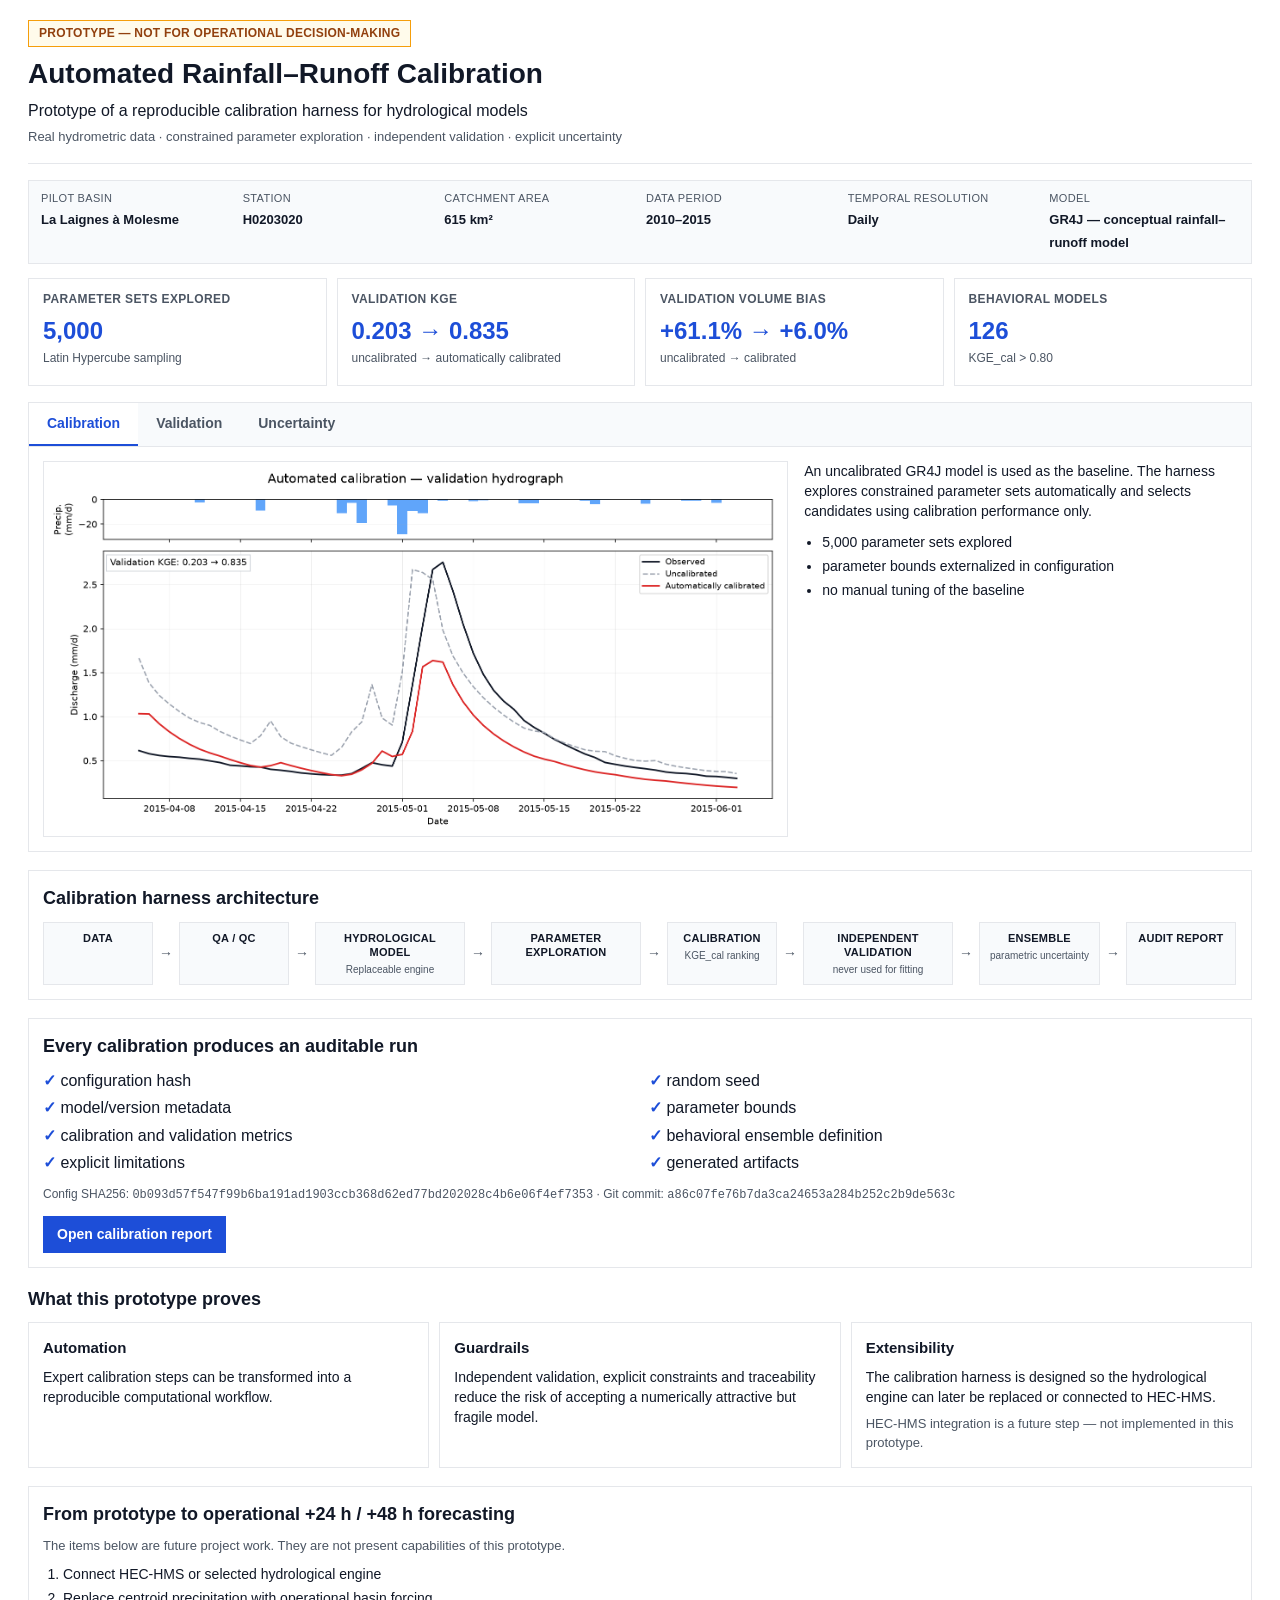
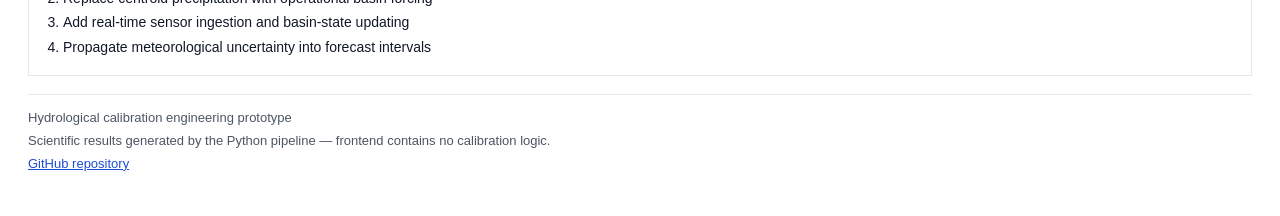
==== demo/index.html @ 66919b5d "Add static interview demo" ====
<!DOCTYPE html>
<html lang="en">
<head>
  <meta charset="utf-8" />
  <meta name="viewport" content="width=device-width, initial-scale=1" />
  <title>Automated Rainfall–Runoff Calibration</title>
  <link rel="stylesheet" href="style.css" />
</head>
<body>
  <div class="page">
    <header class="hero">
      <div class="badge" id="prototype-badge">PROTOTYPE — NOT FOR OPERATIONAL DECISION-MAKING</div>
      <h1 id="page-title">Automated Rainfall–Runoff Calibration</h1>
      <p class="subtitle" id="page-subtitle">
        Prototype of a reproducible calibration harness for hydrological models
      </p>
      <p class="secondary" id="secondary-line">
        Real hydrometric data · constrained parameter exploration · independent validation · explicit uncertainty
      </p>
    </header>

    <section class="basin-context" aria-label="Basin context">
      <div class="meta-grid">
        <div><span class="label">Pilot basin</span><strong id="basin-name">—</strong></div>
        <div><span class="label">Station</span><strong id="station-code">—</strong></div>
        <div><span class="label">Catchment area</span><strong id="basin-area">—</strong></div>
        <div><span class="label">Data period</span><strong id="data-period">—</strong></div>
        <div><span class="label">Temporal resolution</span><strong id="temporal-resolution">—</strong></div>
        <div><span class="label">Model</span><strong id="model-label">—</strong></div>
      </div>
    </section>

    <section class="kpi-row" aria-label="Key results">
      <article class="kpi-card">
        <h2>Parameter sets explored</h2>
        <p class="kpi-value" id="kpi-samples">—</p>
        <p class="kpi-caption">Latin Hypercube sampling</p>
      </article>
      <article class="kpi-card">
        <h2>Validation KGE</h2>
        <p class="kpi-value" id="kpi-kge">—</p>
        <p class="kpi-caption">uncalibrated → automatically calibrated</p>
      </article>
      <article class="kpi-card">
        <h2>Validation volume bias</h2>
        <p class="kpi-value" id="kpi-bias">—</p>
        <p class="kpi-caption">uncalibrated → calibrated</p>
      </article>
      <article class="kpi-card">
        <h2>Behavioral models</h2>
        <p class="kpi-value" id="kpi-behavioral">—</p>
        <p class="kpi-caption" id="kpi-behavioral-caption">KGE_cal &gt; —</p>
      </article>
    </section>

    <section class="story" aria-label="Main results">
      <div class="tabs" role="tablist">
        <button class="tab active" data-tab="calibration" role="tab" aria-selected="true">Calibration</button>
        <button class="tab" data-tab="validation" role="tab" aria-selected="false">Validation</button>
        <button class="tab" data-tab="uncertainty" role="tab" aria-selected="false">Uncertainty</button>
      </div>

      <div class="tab-panel active" id="panel-calibration" role="tabpanel">
        <div class="panel-grid">
          <figure>
            <img id="fig-calibration" alt="Calibration impact on validation hydrograph" />
          </figure>
          <div class="panel-copy">
            <p>
              An uncalibrated GR4J model is used as the baseline. The harness explores
              constrained parameter sets automatically and selects candidates using
              calibration performance only.
            </p>
            <ul>
              <li id="bullet-samples">— parameter sets explored</li>
              <li>parameter bounds externalized in configuration</li>
              <li>no manual tuning of the baseline</li>
            </ul>
          </div>
        </div>
      </div>

      <div class="tab-panel" id="panel-validation" role="tabpanel" hidden>
        <div class="panel-grid">
          <figure>
            <img id="fig-validation" alt="Calibration versus independent validation metrics" />
          </figure>
          <div class="panel-copy">
            <p class="callout" id="validation-isolation">
              Validation observations are never used for parameter fitting or ranking.
            </p>
            <ul>
              <li id="bullet-cal-period">calibration: —</li>
              <li id="bullet-val-period">validation: —</li>
              <li>model states remain continuous across the period boundary</li>
            </ul>
            <p class="highlight">
              Good calibration performance is not accepted as sufficient evidence of model
              quality.
            </p>
          </div>
        </div>
      </div>

      <div class="tab-panel" id="panel-uncertainty" role="tabpanel" hidden>
        <div class="panel-grid">
          <figure>
            <img id="fig-uncertainty" alt="Parametric uncertainty envelope on validation period" />
          </figure>
          <div class="panel-copy">
            <p>The behavioral envelope represents parametric dispersion only.</p>
            <ul>
              <li id="bullet-behavioral">— behavioral parameter sets</li>
              <li id="bullet-coverage">empirical validation coverage: —</li>
              <li id="bullet-envelope">q05–q95 is NOT a calibrated 90% prediction interval</li>
            </ul>
            <p class="warning" id="parametric-limitation">
              Precipitation, observation, initial-state and model-structure uncertainty are
              not propagated in this prototype.
            </p>
          </div>
        </div>
      </div>
    </section>

    <section class="architecture" aria-label="Architecture">
      <h2>Calibration harness architecture</h2>
      <div class="arch-strip">
        <div class="arch-node"><strong>DATA</strong></div>
        <span class="arch-arrow">→</span>
        <div class="arch-node"><strong>QA / QC</strong></div>
        <span class="arch-arrow">→</span>
        <div class="arch-node">
          <strong>HYDROLOGICAL MODEL</strong>
          <small>Replaceable engine</small>
        </div>
        <span class="arch-arrow">→</span>
        <div class="arch-node"><strong>PARAMETER EXPLORATION</strong></div>
        <span class="arch-arrow">→</span>
        <div class="arch-node">
          <strong>CALIBRATION</strong>
          <small>KGE_cal ranking</small>
        </div>
        <span class="arch-arrow">→</span>
        <div class="arch-node">
          <strong>INDEPENDENT VALIDATION</strong>
          <small>never used for fitting</small>
        </div>
        <span class="arch-arrow">→</span>
        <div class="arch-node">
          <strong>ENSEMBLE</strong>
          <small>parametric uncertainty</small>
        </div>
        <span class="arch-arrow">→</span>
        <div class="arch-node"><strong>AUDIT REPORT</strong></div>
      </div>
    </section>

    <section class="audit" aria-label="Auditability">
      <h2>Every calibration produces an auditable run</h2>
      <ul class="checklist">
        <li>configuration hash</li>
        <li>random seed</li>
        <li>model/version metadata</li>
        <li>parameter bounds</li>
        <li>calibration and validation metrics</li>
        <li>behavioral ensemble definition</li>
        <li>explicit limitations</li>
        <li>generated artifacts</li>
      </ul>
      <p class="meta-line">
        Config SHA256: <code id="config-hash">—</code>
        · Git commit: <code id="git-commit">—</code>
      </p>
      <a class="button" id="report-link" href="assets/rapport_calage.html">Open calibration report</a>
    </section>

    <section class="proves" aria-label="What this prototype proves">
      <h2>What this prototype proves</h2>
      <div class="three-cards">
        <article>
          <h3>Automation</h3>
          <p>
            Expert calibration steps can be transformed into a reproducible computational
            workflow.
          </p>
        </article>
        <article>
          <h3>Guardrails</h3>
          <p>
            Independent validation, explicit constraints and traceability reduce the risk
            of accepting a numerically attractive but fragile model.
          </p>
        </article>
        <article>
          <h3>Extensibility</h3>
          <p>
            The calibration harness is designed so the hydrological engine can later be
            replaced or connected to HEC-HMS.
          </p>
          <p class="note">HEC-HMS integration is a future step — not implemented in this prototype.</p>
        </article>
      </div>
    </section>

    <section class="next-step" aria-label="Next step toward the target system">
      <h2>From prototype to operational +24 h / +48 h forecasting</h2>
      <p class="note">
        The items below are future project work. They are not present capabilities of this
        prototype.
      </p>
      <ol>
        <li>Connect HEC-HMS or selected hydrological engine</li>
        <li>Replace centroid precipitation with operational basin forcing</li>
        <li>Add real-time sensor ingestion and basin-state updating</li>
        <li>Propagate meteorological uncertainty into forecast intervals</li>
      </ol>
    </section>

    <footer class="footer">
      <p>Hydrological calibration engineering prototype</p>
      <p>
        Scientific results generated by the Python pipeline — frontend contains no
        calibration logic.
      </p>
      <p>
        <a id="github-link" href="#" rel="noopener noreferrer">GitHub repository</a>
        <span id="github-placeholder" hidden>GitHub URL not configured</span>
      </p>
    </footer>

    <p id="load-error" class="load-error" hidden></p>
  </div>
  <script src="app.js"></script>
</body>
</html>
---- demo/style.css ----
:root {
  --bg: #ffffff;
  --surface: #f8fafc;
  --border: #e5e7eb;
  --text: #111827;
  --muted: #4b5563;
  --accent: #1d4ed8;
  --accent-soft: #eff6ff;
  --warning: #7c2d12;
  --warning-bg: #fff7ed;
  --max: 1400px;
}

* {
  box-sizing: border-box;
}

body {
  margin: 0;
  background: var(--bg);
  color: var(--text);
  font-family: "Segoe UI", Calibri, Arial, sans-serif;
  line-height: 1.45;
}

.page {
  max-width: var(--max);
  margin: 0 auto;
  padding: 20px 28px 40px;
}

.hero {
  border-bottom: 1px solid var(--border);
  padding-bottom: 16px;
  margin-bottom: 16px;
}

.badge {
  display: inline-block;
  border: 1px solid #f59e0b;
  color: #92400e;
  background: #fffbeb;
  font-size: 12px;
  font-weight: 600;
  letter-spacing: 0.02em;
  padding: 4px 10px;
  margin-bottom: 10px;
}

h1 {
  margin: 0 0 8px;
  font-size: 28px;
  font-weight: 700;
  line-height: 1.2;
}

.subtitle {
  margin: 0 0 6px;
  font-size: 16px;
  color: var(--text);
}

.secondary {
  margin: 0;
  font-size: 13px;
  color: var(--muted);
}

.basin-context {
  margin-bottom: 14px;
}

.meta-grid {
  display: grid;
  grid-template-columns: repeat(6, minmax(0, 1fr));
  gap: 8px 12px;
  background: var(--surface);
  border: 1px solid var(--border);
  padding: 10px 12px;
}

.meta-grid .label {
  display: block;
  font-size: 11px;
  color: var(--muted);
  text-transform: uppercase;
  letter-spacing: 0.03em;
}

.meta-grid strong {
  font-size: 13px;
  font-weight: 600;
}

.kpi-row {
  display: grid;
  grid-template-columns: repeat(4, minmax(0, 1fr));
  gap: 10px;
  margin-bottom: 16px;
}

.kpi-card {
  border: 1px solid var(--border);
  background: #fff;
  padding: 12px 14px;
  min-height: 108px;
}

.kpi-card h2 {
  margin: 0 0 8px;
  font-size: 12px;
  color: var(--muted);
  font-weight: 600;
  text-transform: uppercase;
  letter-spacing: 0.03em;
}

.kpi-value {
  margin: 0 0 6px;
  font-size: 24px;
  font-weight: 700;
  color: var(--accent);
  line-height: 1.15;
}

.kpi-caption {
  margin: 0;
  font-size: 12px;
  color: var(--muted);
}

.story {
  border: 1px solid var(--border);
  background: #fff;
  margin-bottom: 18px;
}

.tabs {
  display: flex;
  border-bottom: 1px solid var(--border);
  background: var(--surface);
}

.tab {
  appearance: none;
  border: 0;
  background: transparent;
  padding: 10px 18px;
  font: inherit;
  font-size: 14px;
  font-weight: 600;
  color: var(--muted);
  cursor: pointer;
  border-bottom: 2px solid transparent;
}

.tab.active {
  color: var(--accent);
  border-bottom-color: var(--accent);
  background: #fff;
}

.tab-panel {
  padding: 14px;
}

.tab-panel[hidden] {
  display: none;
}

.panel-grid {
  display: grid;
  grid-template-columns: minmax(0, 1.55fr) minmax(260px, 0.9fr);
  gap: 16px;
  align-items: start;
}

figure {
  margin: 0;
  border: 1px solid var(--border);
  background: #fff;
}

figure img {
  display: block;
  width: 100%;
  height: auto;
}

.panel-copy p {
  margin: 0 0 10px;
  font-size: 14px;
}

.panel-copy ul {
  margin: 0 0 12px;
  padding-left: 18px;
  font-size: 14px;
}

.panel-copy li {
  margin-bottom: 4px;
}

.callout {
  border-left: 3px solid var(--accent);
  background: var(--accent-soft);
  padding: 8px 10px;
}

.highlight {
  border: 1px solid var(--border);
  background: var(--surface);
  padding: 8px 10px;
  font-weight: 600;
}

.warning {
  border: 1px solid #fdba74;
  background: var(--warning-bg);
  color: var(--warning);
  padding: 8px 10px;
  font-weight: 600;
}

.architecture,
.audit,
.proves,
.next-step {
  margin-bottom: 18px;
}

h2 {
  margin: 0 0 10px;
  font-size: 18px;
}

.arch-strip {
  display: flex;
  flex-wrap: wrap;
  align-items: stretch;
  gap: 6px;
}

.arch-node {
  border: 1px solid var(--border);
  background: var(--surface);
  padding: 8px 10px;
  min-width: 110px;
  max-width: 150px;
  text-align: center;
  font-size: 11px;
  line-height: 1.3;
}

.arch-node strong {
  display: block;
  font-size: 11px;
  letter-spacing: 0.02em;
}

.arch-node small {
  display: block;
  margin-top: 4px;
  color: var(--muted);
  font-size: 10px;
}

.arch-arrow {
  align-self: center;
  color: var(--muted);
  font-size: 14px;
}

.checklist {
  display: grid;
  grid-template-columns: repeat(2, minmax(0, 1fr));
  gap: 4px 18px;
  margin: 0 0 12px;
  padding-left: 0;
  list-style: none;
}

.checklist li::before {
  content: "✓ ";
  color: var(--accent);
  font-weight: 700;
}

.meta-line {
  font-size: 12px;
  color: var(--muted);
  margin: 0 0 12px;
}

.button {
  display: inline-block;
  background: var(--accent);
  color: #fff;
  text-decoration: none;
  padding: 8px 14px;
  font-size: 14px;
  font-weight: 600;
}

.three-cards {
  display: grid;
  grid-template-columns: repeat(3, minmax(0, 1fr));
  gap: 10px;
}

.three-cards article,
.next-step,
.audit,
.architecture {
  border: 1px solid var(--border);
  background: #fff;
  padding: 14px;
}

.architecture,
.audit,
.proves .three-cards article,
.next-step {
  background: #fff;
}

.proves {
  border: 0;
  padding: 0;
  background: transparent;
}

.three-cards h3 {
  margin: 0 0 8px;
  font-size: 15px;
}

.three-cards p,
.next-step p,
.next-step ol {
  margin: 0;
  font-size: 14px;
}

.next-step ol {
  padding-left: 20px;
  margin-top: 8px;
}

.next-step li {
  margin-bottom: 4px;
}

.note {
  color: var(--muted);
  font-size: 13px !important;
  margin-top: 8px !important;
}

.footer {
  border-top: 1px solid var(--border);
  padding-top: 14px;
  color: var(--muted);
  font-size: 13px;
}

.footer p {
  margin: 0 0 4px;
}

.footer a {
  color: var(--accent);
}

.load-error {
  margin-top: 16px;
  border: 1px solid #fecaca;
  background: #fef2f2;
  color: #991b1b;
  padding: 10px 12px;
}

@media (max-width: 1100px) {
  .meta-grid,
  .kpi-row,
  .three-cards {
    grid-template-columns: repeat(2, minmax(0, 1fr));
  }

  .panel-grid {
    grid-template-columns: 1fr;
  }
}

@media (max-width: 720px) {
  .page {
    padding: 14px;
  }

  .meta-grid,
  .kpi-row,
  .three-cards,
  .checklist {
    grid-template-columns: 1fr;
  }
}
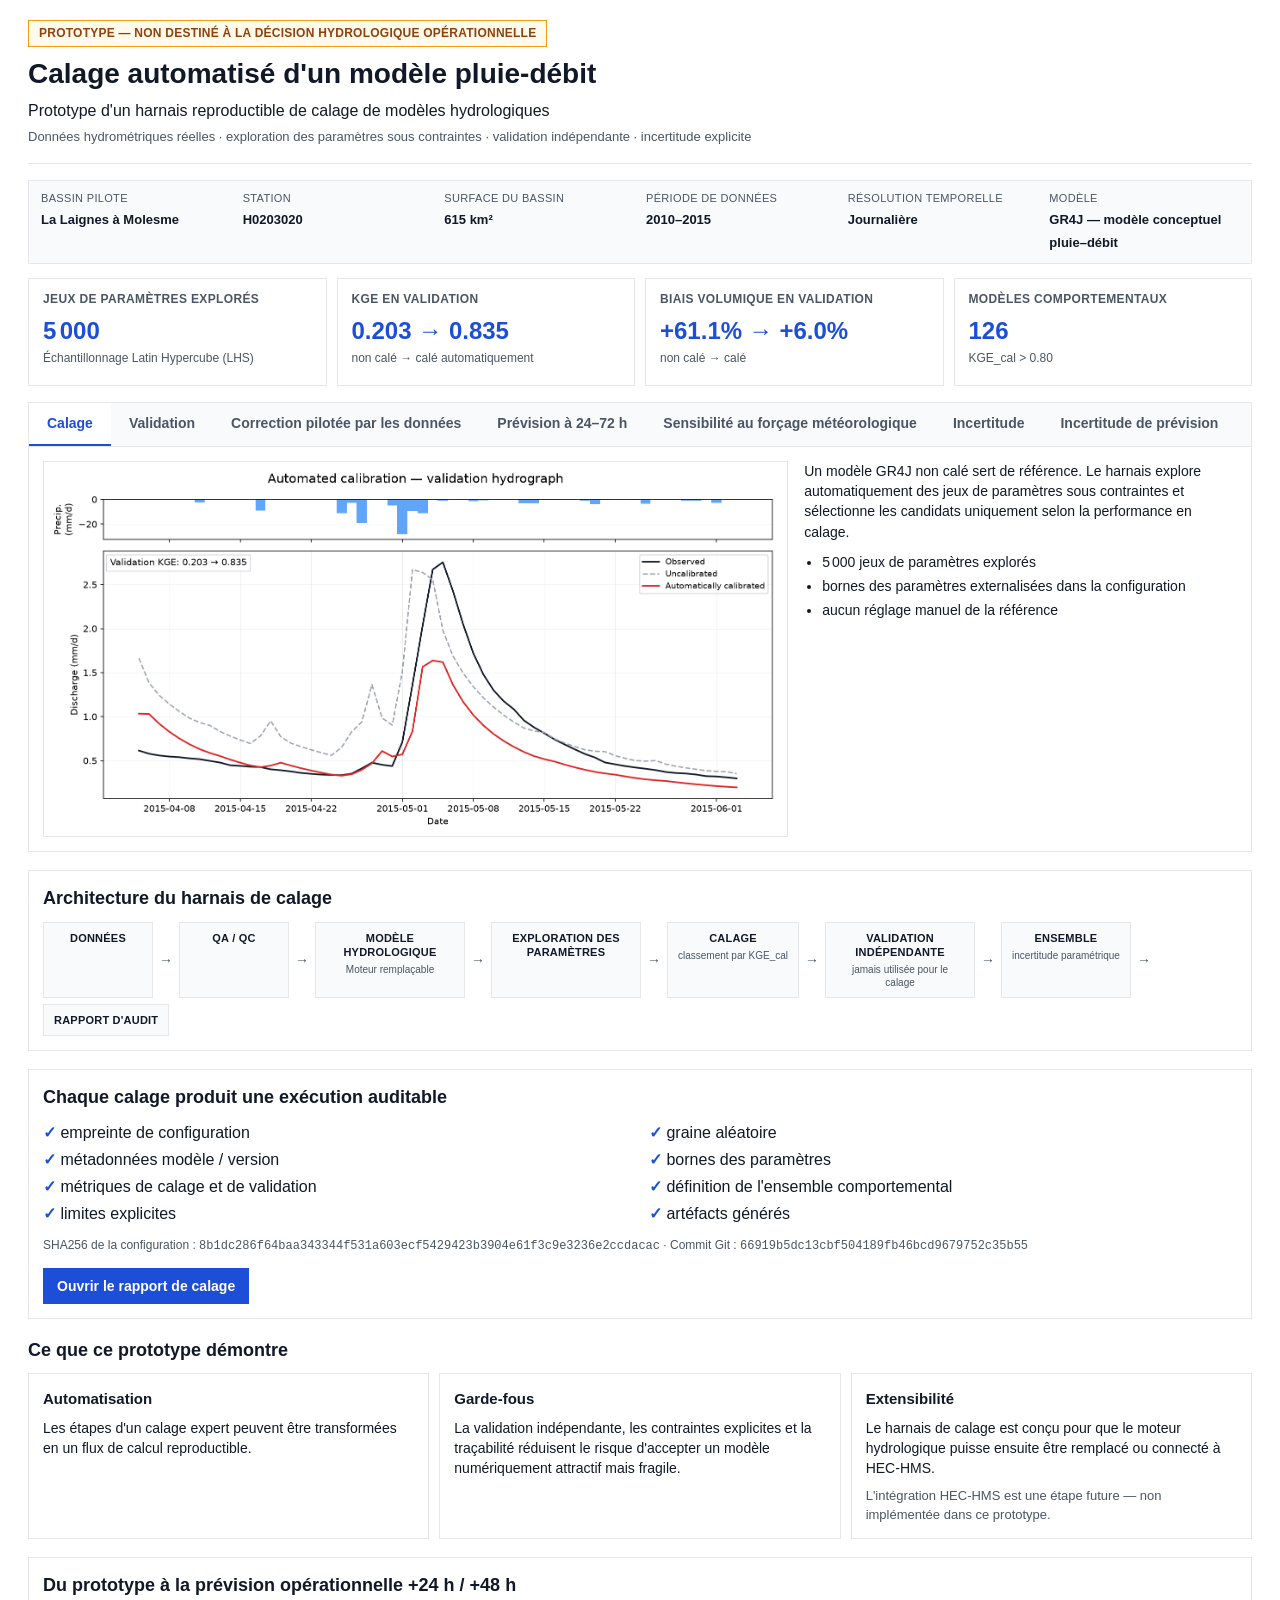
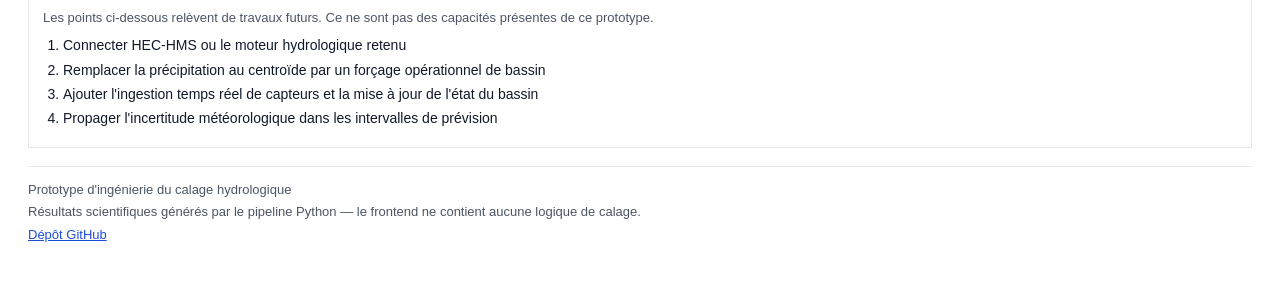
==== commit c58b9656: "Add hybrid ML forecasting, uncertainty calibration and French demo" ====
--- a/demo/index.html
+++ b/demo/index.html
@@ -1,80 +1,84 @@
 <!DOCTYPE html>
-<html lang="en">
+<html lang="fr">
 <head>
   <meta charset="utf-8" />
   <meta name="viewport" content="width=device-width, initial-scale=1" />
-  <title>Automated Rainfall–Runoff Calibration</title>
+  <title>Calage automatisé d'un modèle pluie-débit</title>
   <link rel="stylesheet" href="style.css" />
 </head>
 <body>
   <div class="page">
     <header class="hero">
-      <div class="badge" id="prototype-badge">PROTOTYPE — NOT FOR OPERATIONAL DECISION-MAKING</div>
-      <h1 id="page-title">Automated Rainfall–Runoff Calibration</h1>
+      <div class="badge" id="prototype-badge">PROTOTYPE — NON DESTINÉ À LA DÉCISION HYDROLOGIQUE OPÉRATIONNELLE</div>
+      <h1 id="page-title">Calage automatisé d'un modèle pluie-débit</h1>
       <p class="subtitle" id="page-subtitle">
-        Prototype of a reproducible calibration harness for hydrological models
+        Prototype d'un harnais reproductible de calage de modèles hydrologiques
       </p>
       <p class="secondary" id="secondary-line">
-        Real hydrometric data · constrained parameter exploration · independent validation · explicit uncertainty
+        Données hydrométriques réelles · exploration des paramètres sous contraintes · validation indépendante · incertitude explicite
       </p>
     </header>
 
-    <section class="basin-context" aria-label="Basin context">
+    <section class="basin-context" aria-label="Contexte du bassin">
       <div class="meta-grid">
-        <div><span class="label">Pilot basin</span><strong id="basin-name">—</strong></div>
+        <div><span class="label">Bassin pilote</span><strong id="basin-name">—</strong></div>
         <div><span class="label">Station</span><strong id="station-code">—</strong></div>
-        <div><span class="label">Catchment area</span><strong id="basin-area">—</strong></div>
-        <div><span class="label">Data period</span><strong id="data-period">—</strong></div>
-        <div><span class="label">Temporal resolution</span><strong id="temporal-resolution">—</strong></div>
-        <div><span class="label">Model</span><strong id="model-label">—</strong></div>
+        <div><span class="label">Surface du bassin</span><strong id="basin-area">—</strong></div>
+        <div><span class="label">Période de données</span><strong id="data-period">—</strong></div>
+        <div><span class="label">Résolution temporelle</span><strong id="temporal-resolution">—</strong></div>
+        <div><span class="label">Modèle</span><strong id="model-label">—</strong></div>
       </div>
     </section>
 
-    <section class="kpi-row" aria-label="Key results">
+    <section class="kpi-row" aria-label="Résultats clés">
       <article class="kpi-card">
-        <h2>Parameter sets explored</h2>
+        <h2>Jeux de paramètres explorés</h2>
         <p class="kpi-value" id="kpi-samples">—</p>
-        <p class="kpi-caption">Latin Hypercube sampling</p>
+        <p class="kpi-caption">Échantillonnage Latin Hypercube (LHS)</p>
       </article>
       <article class="kpi-card">
-        <h2>Validation KGE</h2>
+        <h2>KGE en validation</h2>
         <p class="kpi-value" id="kpi-kge">—</p>
-        <p class="kpi-caption">uncalibrated → automatically calibrated</p>
+        <p class="kpi-caption">non calé → calé automatiquement</p>
       </article>
       <article class="kpi-card">
-        <h2>Validation volume bias</h2>
+        <h2>Biais volumique en validation</h2>
         <p class="kpi-value" id="kpi-bias">—</p>
-        <p class="kpi-caption">uncalibrated → calibrated</p>
+        <p class="kpi-caption">non calé → calé</p>
       </article>
       <article class="kpi-card">
-        <h2>Behavioral models</h2>
+        <h2>Modèles comportementaux</h2>
         <p class="kpi-value" id="kpi-behavioral">—</p>
         <p class="kpi-caption" id="kpi-behavioral-caption">KGE_cal &gt; —</p>
       </article>
     </section>
 
-    <section class="story" aria-label="Main results">
+    <section class="story" aria-label="Résultats principaux">
       <div class="tabs" role="tablist">
-        <button class="tab active" data-tab="calibration" role="tab" aria-selected="true">Calibration</button>
+        <button class="tab active" data-tab="calibration" role="tab" aria-selected="true">Calage</button>
         <button class="tab" data-tab="validation" role="tab" aria-selected="false">Validation</button>
-        <button class="tab" data-tab="uncertainty" role="tab" aria-selected="false">Uncertainty</button>
+        <button class="tab" data-tab="ml-correction" role="tab" aria-selected="false">Correction pilotée par les données</button>
+        <button class="tab" data-tab="forecast-horizons" role="tab" aria-selected="false">Prévision à 24–72 h</button>
+        <button class="tab" data-tab="meteo-sensitivity" role="tab" aria-selected="false">Sensibilité au forçage météorologique</button>
+        <button class="tab" data-tab="uncertainty" role="tab" aria-selected="false">Incertitude</button>
+        <button class="tab" data-tab="forecast-uncertainty" role="tab" aria-selected="false">Incertitude de prévision</button>
       </div>
 
       <div class="tab-panel active" id="panel-calibration" role="tabpanel">
         <div class="panel-grid">
           <figure>
-            <img id="fig-calibration" alt="Calibration impact on validation hydrograph" />
+            <img id="fig-calibration" alt="Impact du calage sur l'hydrogramme de validation" />
           </figure>
           <div class="panel-copy">
             <p>
-              An uncalibrated GR4J model is used as the baseline. The harness explores
-              constrained parameter sets automatically and selects candidates using
-              calibration performance only.
+              Un modèle GR4J non calé sert de référence. Le harnais explore
+              automatiquement des jeux de paramètres sous contraintes et sélectionne
+              les candidats uniquement selon la performance en calage.
             </p>
             <ul>
-              <li id="bullet-samples">— parameter sets explored</li>
-              <li>parameter bounds externalized in configuration</li>
-              <li>no manual tuning of the baseline</li>
+              <li id="bullet-samples">— jeux de paramètres explorés</li>
+              <li>bornes des paramètres externalisées dans la configuration</li>
+              <li>aucun réglage manuel de la référence</li>
             </ul>
           </div>
         </div>
@@ -83,21 +87,359 @@
       <div class="tab-panel" id="panel-validation" role="tabpanel" hidden>
         <div class="panel-grid">
           <figure>
-            <img id="fig-validation" alt="Calibration versus independent validation metrics" />
+            <img id="fig-validation" alt="Métriques de calage versus validation indépendante" />
           </figure>
           <div class="panel-copy">
             <p class="callout" id="validation-isolation">
-              Validation observations are never used for parameter fitting or ranking.
+              Les observations de validation ne sont jamais utilisées pour le calage ni pour le classement des paramètres.
             </p>
             <ul>
-              <li id="bullet-cal-period">calibration: —</li>
-              <li id="bullet-val-period">validation: —</li>
-              <li>model states remain continuous across the period boundary</li>
+              <li id="bullet-cal-period">calage : —</li>
+              <li id="bullet-val-period">validation : —</li>
+              <li>les états du modèle restent continus à la frontière de période</li>
             </ul>
             <p class="highlight">
-              Good calibration performance is not accepted as sufficient evidence of model
-              quality.
+              Une bonne performance en calage n'est pas acceptée comme preuve
+              suffisante de la qualité du modèle.
             </p>
+          </div>
+        </div>
+      </div>
+
+      <div class="tab-panel" id="panel-ml-correction" role="tabpanel" hidden>
+        <div class="ml-section" id="ml-correction">
+          <header class="ml-header">
+            <div>
+              <p class="ml-kicker" id="ml-methodology-label">Période de validation · aucun réglage sur la validation</p>
+              <h2 id="ml-section-title">CORRECTION PILOTÉE PAR LES DONNÉES</h2>
+              <p class="ml-subtitle" id="ml-section-subtitle">
+                Une correction statistique peut-elle améliorer un modèle physique calé ?
+              </p>
+            </div>
+            <ol class="ml-pipeline" id="ml-pipeline" aria-label="Séquence méthodologique"></ol>
+          </header>
+
+          <p class="ml-scope-note" id="ml-scope-note">
+            Expérience de correction résiduelle — la performance opérationnelle de
+            prévision dépend de l'horizon et du forçage météorologique.
+          </p>
+
+          <div class="ml-grid">
+            <div class="ml-primary">
+              <h3 class="ml-block-title">Comparaison du KGE en validation</h3>
+              <div class="ml-bars" id="ml-kge-bars" role="img" aria-label="KGE en validation par modèle"></div>
+              <p class="ml-axis-note">Axe : KGE en validation sur une échelle 0–1 (sans zoom sur le haut de l'échelle).</p>
+
+              <div class="ml-kpi">
+                <p class="ml-kpi-value" id="ml-gain-pct">—</p>
+                <p class="ml-kpi-label" id="ml-gain-label">—</p>
+              </div>
+
+              <div class="ml-steps" id="ml-explanation">
+                <article>
+                  <h4 id="ml-exp-physical-title">1 — MODÈLE PHYSIQUE</h4>
+                  <p id="ml-exp-physical-body">—</p>
+                </article>
+                <article>
+                  <h4 id="ml-exp-residual-title">2 — RÉSIDU</h4>
+                  <p class="ml-equation" id="ml-exp-residual-eq">—</p>
+                  <p id="ml-exp-residual-body">—</p>
+                </article>
+                <article>
+                  <h4 id="ml-exp-correction-title">3 — CORRECTION PILOTÉE PAR LES DONNÉES</h4>
+                  <p id="ml-exp-correction-body">—</p>
+                  <p class="ml-equation" id="ml-exp-correction-eq">—</p>
+                </article>
+              </div>
+            </div>
+
+            <aside class="ml-side">
+              <div class="ml-acf">
+                <h3 id="ml-acf-title">Autocorrélation du résidu</h3>
+                <div class="ml-acf-bars" id="ml-acf-bars"></div>
+                <p class="ml-acf-caption" id="ml-acf-caption">L'erreur du modèle physique a une mémoire.</p>
+              </div>
+
+              <div class="ml-decision">
+                <article class="ml-card result">
+                  <h3 id="ml-result-heading">Résultat</h3>
+                  <p id="ml-result-body">—</p>
+                </article>
+                <article class="ml-card decision">
+                  <h3 id="ml-decision-heading">Décision d'ingénierie</h3>
+                  <p id="ml-decision-body">—</p>
+                </article>
+              </div>
+
+              <div class="ml-arch">
+                <h3>Architecture</h3>
+                <div class="ml-arch-diagram" aria-hidden="true">
+                  <div class="ml-arch-node">Modèle physique <strong>GR4J</strong></div>
+                  <div class="ml-arch-arrow">↓</div>
+                  <div class="ml-arch-node">Prévision physique</div>
+                  <div class="ml-arch-arrow">↓</div>
+                  <div class="ml-arch-node">Erreur résiduelle</div>
+                  <div class="ml-arch-arrow">↓</div>
+                  <div class="ml-arch-node accent" id="ml-residual-layer-label">
+                    Correction pilotée par les données<br /><small>Couche statistique / ML simple</small>
+                  </div>
+                  <div class="ml-arch-arrow">↓</div>
+                  <div class="ml-arch-node strong">Prévision hybride</div>
+                </div>
+                <p class="ml-arch-caption" id="ml-arch-caption">—</p>
+              </div>
+
+              <div class="ml-guardrails">
+                <h3>Garde-fous méthodologiques</h3>
+                <ul class="checklist" id="ml-guardrails-list"></ul>
+              </div>
+            </aside>
+          </div>
+        </div>
+      </div>
+
+      <div class="tab-panel" id="panel-forecast-horizons" role="tabpanel" hidden>
+        <div class="fh-section" id="forecast-horizons">
+          <div class="fh-oracle-banner" role="note">
+            <p class="fh-oracle-title" id="fh-oracle-title">FORÇAGE MÉTÉOROLOGIQUE ORACLE</p>
+            <p class="fh-oracle-body" id="fh-oracle-body">—</p>
+            <p class="fh-oracle-emphasis" id="fh-oracle-emphasis">—</p>
+          </div>
+
+          <header class="fh-header">
+            <div>
+              <h2 id="fh-section-title">PRÉVISION À 24, 48 ET 72 HEURES</h2>
+              <p class="fh-subtitle" id="fh-section-subtitle">—</p>
+            </div>
+            <p class="fh-scope-note" id="fh-scope-note">—</p>
+          </header>
+
+          <div class="fh-grid">
+            <div class="fh-primary">
+              <h3 class="fh-block-title" id="fh-chart-title">KGE en validation</h3>
+              <div class="fh-chart-wrap">
+                <svg id="fh-kge-chart" class="fh-chart" viewBox="0 0 320 140" role="img" aria-label="KGE en validation par horizon"></svg>
+                <ul class="fh-legend" id="fh-legend"></ul>
+              </div>
+              <p class="fh-axis-note" id="fh-axis-note">—</p>
+
+              <div class="fh-kpi-row" id="fh-kpi-cards"></div>
+
+              <div class="fh-degradation">
+                <h3>Correction de persistance</h3>
+                <p class="fh-deg-range">+24 h → +72 h</p>
+                <p class="fh-deg-value">Perte de KGE ≈ <strong id="fh-deg-loss">—</strong></p>
+                <p class="fh-deg-caption" id="fh-deg-caption">—</p>
+              </div>
+
+              <div class="fh-equation">
+                <p class="ml-equation" id="fh-eq-hybrid">—</p>
+                <p class="ml-equation" id="fh-eq-persistence">—</p>
+                <p class="ml-equation" id="fh-eq-residual">—</p>
+                <p class="fh-eq-note" id="fh-eq-note">—</p>
+              </div>
+            </div>
+
+            <aside class="fh-side">
+              <div class="fh-acf">
+                <h3 id="fh-acf-title">Autocorrélation du résidu</h3>
+                <div class="ml-acf-bars" id="fh-acf-bars"></div>
+                <p class="ml-acf-caption" id="fh-acf-explanation">—</p>
+              </div>
+
+              <div class="fh-arch">
+                <h3>Architecture à l'origine de prévision</h3>
+                <div class="fh-arch-diagram" aria-hidden="true">
+                  <div class="ml-arch-node strong">origine de prévision t</div>
+                  <div class="fh-arch-fork">
+                    <div class="fh-arch-col">
+                      <div class="ml-arch-node">État hydrologique à t</div>
+                      <div class="ml-arch-arrow">↓</div>
+                      <div class="ml-arch-node accent">Précipitations futures<br /><small>P ORACLE dans cette expérience</small></div>
+                      <div class="ml-arch-arrow">↓</div>
+                      <div class="ml-arch-node">GR4J → Qphysical(t+h)</div>
+                    </div>
+                    <div class="fh-arch-col">
+                      <div class="ml-arch-node">résidu observé e(t)</div>
+                      <div class="ml-arch-arrow">↓</div>
+                      <div class="ml-arch-node">ê_h(t)</div>
+                    </div>
+                  </div>
+                  <div class="ml-arch-arrow">↓</div>
+                  <div class="ml-arch-node accent">correction résiduelle</div>
+                  <div class="ml-arch-arrow">↓</div>
+                  <div class="ml-arch-node strong">Qhybrid(t+h)</div>
+                  <div class="fh-horizon-tags">
+                    <span>24 h</span><span>48 h</span><span>72 h</span>
+                  </div>
+                </div>
+                <p class="ml-arch-caption" id="fh-arch-caption">—</p>
+              </div>
+
+              <div class="fh-highflow">
+                <h3>MAE haut débit</h3>
+                <p class="fh-hf-note" id="fh-hf-threshold-note">—</p>
+                <div id="fh-highflow-table"></div>
+                <p class="fh-hf-interp" id="fh-hf-interpretation">—</p>
+              </div>
+
+              <div class="ml-decision">
+                <article class="ml-card result">
+                  <h3 id="fh-result-heading">Résultat</h3>
+                  <p id="fh-result-body">—</p>
+                </article>
+                <article class="ml-card decision">
+                  <h3 id="fh-complexity-heading">Complexité du modèle</h3>
+                  <p id="fh-complexity-body">—</p>
+                </article>
+                <article class="ml-card next">
+                  <h3 id="fh-next-heading">Question suivante</h3>
+                  <p id="fh-next-body">—</p>
+                </article>
+              </div>
+            </aside>
+          </div>
+        </div>
+      </div>
+
+      <div class="tab-panel" id="panel-meteo-sensitivity" role="tabpanel" hidden>
+        <div class="ms-section" id="meteo-sensitivity">
+          <div class="ms-banner" role="note">
+            <p class="ms-banner-title" id="ms-banner-title">ANALYSE DE SENSIBILITÉ SYNTHÉTIQUE AU FORÇAGE MÉTÉOROLOGIQUE</p>
+            <p class="ms-banner-body" id="ms-banner-body">—</p>
+            <p class="ms-banner-emphasis" id="ms-banner-emphasis">NE CONSTITUE PAS UNE ÉVALUATION D'UN SYSTÈME RÉEL DE PRÉVISION MÉTÉOROLOGIQUE</p>
+          </div>
+
+          <header class="ms-header">
+            <div>
+              <h2 id="ms-section-title">SENSIBILITÉ AU FORÇAGE MÉTÉOROLOGIQUE</h2>
+              <p class="ms-subtitle" id="ms-section-subtitle">—</p>
+            </div>
+            <p class="ms-disclaimer" id="ms-disclaimer">—</p>
+          </header>
+
+          <div class="ms-scenario-row" id="ms-scenario-cards"></div>
+          <details class="ms-details">
+            <summary>Méthodologie des perturbations (paramètres synthétiques)</summary>
+            <pre id="ms-method-details">—</pre>
+          </details>
+
+          <div class="ms-grid">
+            <div class="ms-primary">
+              <h3 class="fh-block-title" id="ms-chart-title">GR4J physique — KGE en validation</h3>
+              <div class="fh-chart-wrap">
+                <svg id="ms-kge-chart" class="fh-chart" viewBox="0 0 320 140" role="img" aria-label="KGE physique par scénario météo"></svg>
+                <ul class="fh-legend" id="ms-legend"></ul>
+              </div>
+              <p class="fh-axis-note" id="ms-axis-note">—</p>
+
+              <div class="ms-hero" id="ms-hero">
+                <h3 id="ms-hero-label">—</h3>
+                <div class="ms-hero-grid">
+                  <div><span>Oracle</span><strong id="ms-hero-oracle">—</strong></div>
+                  <div><span>Fort</span><strong id="ms-hero-strong">—</strong></div>
+                  <div><span>ΔKGE</span><strong id="ms-hero-delta">—</strong></div>
+                </div>
+                <p id="ms-hero-statement">—</p>
+              </div>
+
+              <div class="fh-kpi-row" id="ms-loss-cards"></div>
+              <p class="ms-loss-label" id="ms-loss-label">—</p>
+
+              <div class="ms-mc">
+                <h3>Monte Carlo — forçage fort · +72 h · physique</h3>
+                <div class="ms-mc-band" id="ms-mc-band" aria-label="KGE p10 médiane p90"></div>
+                <p class="ms-mc-stats">
+                  p10 <strong id="ms-mc-p10">—</strong>
+                  · médiane <strong id="ms-mc-median">—</strong>
+                  · p90 <strong id="ms-mc-p90">—</strong>
+                  · étendue <strong id="ms-mc-spread">—</strong>
+                </p>
+                <p class="ms-mc-caption" id="ms-mc-caption-n">—</p>
+                <p class="ms-mc-caption" id="ms-mc-caption-spread">—</p>
+              </div>
+
+              <div class="ms-persist">
+                <h3>Persistance du résidu sous forçage imparfait</h3>
+                <div id="ms-persist-table"></div>
+                <p class="fh-hf-interp" id="ms-persist-interp">—</p>
+              </div>
+            </div>
+
+            <aside class="ms-side">
+              <div class="ms-complexity">
+                <h3 id="ms-complexity-heading">Complexité du modèle</h3>
+                <p id="ms-complexity-body">—</p>
+                <p class="ms-complexity-metric">
+                  max |Ridge − Persistance| KGE =
+                  <strong id="ms-ridge-max">—</strong>
+                </p>
+                <p class="ms-mc-caption" id="ms-complexity-footnote">—</p>
+              </div>
+
+              <div class="ms-scale">
+                <h3 id="ms-scale-title">SOURCE DE VARIABILITÉ</h3>
+                <p class="ms-scale-sub" id="ms-scale-subtitle">—</p>
+                <div class="ms-scale-row">
+                  <span id="ms-scale-meteo-label">Météo synthétique</span>
+                  <div class="ms-scale-track"><div class="ms-scale-fill meteo" id="ms-scale-meteo-bar"></div></div>
+                  <strong id="ms-scale-meteo-val">—</strong>
+                </div>
+                <div class="ms-scale-row">
+                  <span id="ms-scale-resid-label">Modèle résiduel</span>
+                  <div class="ms-scale-track"><div class="ms-scale-fill resid" id="ms-scale-resid-bar"></div></div>
+                  <strong id="ms-scale-resid-val">—</strong>
+                </div>
+                <p class="ms-mc-caption" id="ms-scale-note">—</p>
+              </div>
+
+              <div class="ms-highflow">
+                <h3>MAE haut débit · Oracle vs Fort</h3>
+                <p class="fh-hf-note" id="ms-hf-threshold">—</p>
+                <div id="ms-highflow-table"></div>
+                <p class="fh-hf-interp" id="ms-hf-interp">—</p>
+              </div>
+
+              <div class="ms-arch">
+                <h3>Chaîne de prévision STRYMO</h3>
+                <div class="ms-arch-diagram" aria-hidden="true">
+                  <div class="ml-arch-node">Q temps réel</div>
+                  <div class="ml-arch-arrow">↓</div>
+                  <div class="ml-arch-node">État hydrologique</div>
+                  <div class="ms-nwp-box">
+                    <div class="ml-arch-node accent">NWP / QPF</div>
+                    <p class="ms-nwp-label" id="ms-nwp-label">SOURCE D'INCERTITUDE MAJEURE</p>
+                  </div>
+                  <div class="ml-arch-arrow">↓</div>
+                  <div class="ml-arch-node">Modèle physique → Q physique</div>
+                  <div class="ml-arch-arrow">↓</div>
+                  <div class="ml-arch-node">Correction résiduelle</div>
+                  <div class="ml-arch-arrow">↓</div>
+                  <div class="ml-arch-node strong">Prévision ponctuelle +24 / +48 / +72 h</div>
+                </div>
+                <p class="ml-arch-caption" id="ms-arch-caption">—</p>
+              </div>
+
+              <div class="ml-decision">
+                <article class="ml-card result">
+                  <h3 id="ms-result-heading">Résultat</h3>
+                  <p id="ms-result-body">—</p>
+                </article>
+                <article class="ml-card decision">
+                  <h3 id="ms-eng-heading">Décision d'ingénierie</h3>
+                  <p id="ms-eng-body">—</p>
+                </article>
+                <article class="ml-card decision">
+                  <h3 id="ms-ml-heading">Décision ML</h3>
+                  <p id="ms-ml-body">—</p>
+                </article>
+                <article class="ml-card next">
+                  <h3 id="ms-next-heading">Question suivante</h3>
+                  <p id="ms-next-body">—</p>
+                  <p class="ms-next-lead" id="ms-next-lead">—</p>
+                </article>
+              </div>
+            </aside>
           </div>
         </div>
       </div>
@@ -105,127 +447,278 @@
       <div class="tab-panel" id="panel-uncertainty" role="tabpanel" hidden>
         <div class="panel-grid">
           <figure>
-            <img id="fig-uncertainty" alt="Parametric uncertainty envelope on validation period" />
+            <img id="fig-uncertainty" alt="Enveloppe d'incertitude paramétrique en validation" />
           </figure>
           <div class="panel-copy">
-            <p>The behavioral envelope represents parametric dispersion only.</p>
+            <p id="behavioral-envelope">
+              L'enveloppe comportementale représente uniquement la dispersion paramétrique.
+            </p>
             <ul>
-              <li id="bullet-behavioral">— behavioral parameter sets</li>
-              <li id="bullet-coverage">empirical validation coverage: —</li>
-              <li id="bullet-envelope">q05–q95 is NOT a calibrated 90% prediction interval</li>
+              <li id="bullet-behavioral">— jeux de paramètres comportementaux</li>
+              <li id="bullet-coverage">Couverture empirique en validation : —</li>
+              <li id="bullet-envelope">q05–q95 N'EST PAS un intervalle de prédiction calibré à 90 %</li>
             </ul>
             <p class="warning" id="parametric-limitation">
-              Precipitation, observation, initial-state and model-structure uncertainty are
-              not propagated in this prototype.
+              N'inclut pas les incertitudes liées aux précipitations, aux observations,
+              à l'état initial ni à la structure du modèle.
             </p>
           </div>
         </div>
       </div>
+
+      <div class="tab-panel" id="panel-forecast-uncertainty" role="tabpanel" hidden>
+        <div class="fu-section" id="forecast-uncertainty">
+          <header class="fu-top">
+            <div>
+              <h2 id="fu-section-title">INCERTITUDE DE PRÉVISION</h2>
+              <p class="fu-subtitle" id="fu-section-subtitle">—</p>
+            </div>
+            <div class="fu-nominal-box">
+              <div>
+                <span class="fu-kicker">Couverture nominale</span>
+                <strong id="fu-target">90%</strong>
+              </div>
+              <div>
+                <span class="fu-kicker">Couverture empirique</span>
+                <strong class="fu-emp-label">sur validation non utilisée pour le calage</strong>
+              </div>
+            </div>
+          </header>
+          <p class="fu-calib-note" id="fu-calib-note">—</p>
+          <p class="fu-central" id="fu-central">—</p>
+          <div class="fu-rs-row">
+            <p id="fu-reliability-def">—</p>
+            <p id="fu-sharpness-def">—</p>
+          </div>
+
+          <div class="fu-grid">
+            <div class="fu-primary">
+              <h3 class="fh-block-title">Couverture à 90 % — forçage oracle</h3>
+              <p class="fu-target-line">CIBLE = <strong id="fu-target-inline">90%</strong></p>
+              <div id="fu-coverage-bars" class="fu-coverage-bars"></div>
+
+              <div class="fu-method-cards" id="fu-method-cards"></div>
+
+              <div class="fu-hero">
+                <p class="fu-pref-label" id="fu-pref-label">préféré après comparaison en validation</p>
+                <h3>+24 h · <span id="fu-hero-method">—</span></h3>
+                <div class="fu-hero-grid">
+                  <div><span>NOMINALE</span><strong id="fu-hero-nominal">—</strong></div>
+                  <div><span>EMPIRIQUE</span><strong id="fu-hero-empirical">—</strong></div>
+                  <div><span>LARGEUR MOYENNE</span><strong id="fu-hero-width">—</strong></div>
+                </div>
+                <p>Erreur de couverture : <strong id="fu-hero-error">—</strong></p>
+                <p class="fu-caveat" id="fu-hero-caveat">—</p>
+              </div>
+
+              <div class="fu-before-after">
+                <div class="fu-ba-col">
+                  <h4>Dispersion paramétrique</h4>
+                  <p>ensemble comportemental q05–q95</p>
+                  <p class="fu-ba-cov">couverture empirique ≈ <strong id="fu-ba-before">—</strong></p>
+                </div>
+                <div class="fu-ba-arrow">↓</div>
+                <div class="fu-ba-col">
+                  <h4>Incertitude prédictive</h4>
+                  <p id="fu-ba-method">—</p>
+                  <p class="fu-ba-cov">couverture empirique ≈ <strong id="fu-ba-after">—</strong></p>
+                </div>
+                <p class="fu-ba-caption" id="fu-ba-caption">—</p>
+                <p class="fu-ba-note" id="fu-ba-note">—</p>
+              </div>
+
+              <div class="fu-reliability">
+                <h3>Diagnostic de fiabilité</h3>
+                <p id="fu-rel-explain">—</p>
+                <figure class="fu-figure" id="fu-rel-figure-wrap" hidden>
+                  <img id="fu-rel-figure" alt="Diagramme de fiabilité" />
+                </figure>
+                <div id="fu-rel-points" class="fu-rel-points"></div>
+              </div>
+
+              <div class="fu-sharpness">
+                <h3>Précision de l'intervalle à +24 h (nominale 90 %)</h3>
+                <div id="fu-sharp-table"></div>
+                <p class="fu-note" id="fu-sharp-note">—</p>
+              </div>
+            </div>
+
+            <aside class="fu-side">
+              <div class="fu-regime-warn" role="alert">
+                <h3>⚠ <span id="fu-regime-title">DÉPENDANCE AU RÉGIME HYDROLOGIQUE</span></h3>
+                <p id="fu-regime-warning">—</p>
+                <div class="fu-regime-grid">
+                  <div><span>GLOBALE</span><strong id="fu-reg-overall">—</strong></div>
+                  <div class="is-bad"><span>HAUT DÉBIT</span><strong id="fu-reg-high">—</strong></div>
+                  <div><span>DÉBIT NORMAL</span><strong id="fu-reg-normal">—</strong></div>
+                  <div><span>ÉTIAGE</span><strong id="fu-reg-low">—</strong></div>
+                </div>
+                <p class="fu-note" id="fu-reg-threshold">—</p>
+                <p id="fu-regime-why">—</p>
+              </div>
+
+              <div class="fu-extremes">
+                <h3>Audit des événements extrêmes (+24 h)</h3>
+                <div id="fu-extreme-table"></div>
+              </div>
+
+              <div class="fu-meteo">
+                <h3>Oracle vs forçage modéré</h3>
+                <div id="fu-meteo-table"></div>
+                <p id="fu-meteo-msg">—</p>
+                <p class="fu-note" id="fu-meteo-follow">—</p>
+              </div>
+
+              <div class="fu-sources">
+                <h3 id="fu-sources-heading">—</h3>
+                <div id="fu-sources-list"></div>
+                <p class="fu-note" id="fu-sources-future">—</p>
+              </div>
+
+              <div class="fu-arch">
+                <h3>Chaîne STRYMO finale</h3>
+                <div class="fu-arch-diagram" aria-hidden="true">
+                  <div class="ml-arch-node">OBSERVATIONS → QUALITÉ DES DONNÉES → MISE À JOUR DE L'ÉTAT</div>
+                  <div class="ms-nwp-box">
+                    <div class="ml-arch-node accent">NWP / QPF RÉELS</div>
+                  </div>
+                  <div class="ml-arch-arrow">↓</div>
+                  <div class="ml-arch-node">MODÈLE PHYSIQUE → Q PHYSIQUE</div>
+                  <div class="ml-arch-arrow">↓</div>
+                  <div class="ml-arch-node">CORRECTION RÉSIDUELLE → PRÉVISION PONCTUELLE</div>
+                  <div class="ml-arch-arrow">↓</div>
+                  <div class="ml-arch-node accent">CALIBRATION DE L'INCERTITUDE</div>
+                  <div class="ml-arch-arrow">↓</div>
+                  <div class="ml-arch-node strong">INTERVALLE DE PRÉDICTION → STRYMO</div>
+                </div>
+                <p class="ml-arch-caption" id="fu-arch-caption">—</p>
+              </div>
+
+              <div class="ml-decision">
+                <article class="ml-card result">
+                  <h3 id="fu-result-heading">Résultat</h3>
+                  <p id="fu-result-body">—</p>
+                </article>
+                <article class="ml-card decision">
+                  <h3 id="fu-decision-heading">Décision</h3>
+                  <p id="fu-decision-body">—</p>
+                </article>
+                <article class="ml-card decision">
+                  <h3 id="fu-limit-heading">Limite</h3>
+                  <p id="fu-limit-body">—</p>
+                </article>
+              </div>
+
+              <p class="fu-takeaway" id="fu-takeaway">—</p>
+            </aside>
+          </div>
+        </div>
+      </div>
     </section>
 
     <section class="architecture" aria-label="Architecture">
-      <h2>Calibration harness architecture</h2>
+      <h2>Architecture du harnais de calage</h2>
       <div class="arch-strip">
-        <div class="arch-node"><strong>DATA</strong></div>
+        <div class="arch-node"><strong>DONNÉES</strong></div>
         <span class="arch-arrow">→</span>
         <div class="arch-node"><strong>QA / QC</strong></div>
         <span class="arch-arrow">→</span>
         <div class="arch-node">
-          <strong>HYDROLOGICAL MODEL</strong>
-          <small>Replaceable engine</small>
+          <strong>MODÈLE HYDROLOGIQUE</strong>
+          <small>Moteur remplaçable</small>
         </div>
         <span class="arch-arrow">→</span>
-        <div class="arch-node"><strong>PARAMETER EXPLORATION</strong></div>
+        <div class="arch-node"><strong>EXPLORATION DES PARAMÈTRES</strong></div>
         <span class="arch-arrow">→</span>
         <div class="arch-node">
-          <strong>CALIBRATION</strong>
-          <small>KGE_cal ranking</small>
+          <strong>CALAGE</strong>
+          <small>classement par KGE_cal</small>
         </div>
         <span class="arch-arrow">→</span>
         <div class="arch-node">
-          <strong>INDEPENDENT VALIDATION</strong>
-          <small>never used for fitting</small>
+          <strong>VALIDATION INDÉPENDANTE</strong>
+          <small>jamais utilisée pour le calage</small>
         </div>
         <span class="arch-arrow">→</span>
         <div class="arch-node">
           <strong>ENSEMBLE</strong>
-          <small>parametric uncertainty</small>
+          <small>incertitude paramétrique</small>
         </div>
         <span class="arch-arrow">→</span>
-        <div class="arch-node"><strong>AUDIT REPORT</strong></div>
+        <div class="arch-node"><strong>RAPPORT D'AUDIT</strong></div>
       </div>
     </section>
 
-    <section class="audit" aria-label="Auditability">
-      <h2>Every calibration produces an auditable run</h2>
+    <section class="audit" aria-label="Traçabilité">
+      <h2>Chaque calage produit une exécution auditable</h2>
       <ul class="checklist">
-        <li>configuration hash</li>
-        <li>random seed</li>
-        <li>model/version metadata</li>
-        <li>parameter bounds</li>
-        <li>calibration and validation metrics</li>
-        <li>behavioral ensemble definition</li>
-        <li>explicit limitations</li>
-        <li>generated artifacts</li>
+        <li>empreinte de configuration</li>
+        <li>graine aléatoire</li>
+        <li>métadonnées modèle / version</li>
+        <li>bornes des paramètres</li>
+        <li>métriques de calage et de validation</li>
+        <li>définition de l'ensemble comportemental</li>
+        <li>limites explicites</li>
+        <li>artéfacts générés</li>
       </ul>
       <p class="meta-line">
-        Config SHA256: <code id="config-hash">—</code>
-        · Git commit: <code id="git-commit">—</code>
+        SHA256 de la configuration : <code id="config-hash">—</code>
+        · Commit Git : <code id="git-commit">—</code>
       </p>
-      <a class="button" id="report-link" href="assets/rapport_calage.html">Open calibration report</a>
+      <a class="button" id="report-link" href="assets/rapport_calage.html">Ouvrir le rapport de calage</a>
     </section>
 
-    <section class="proves" aria-label="What this prototype proves">
-      <h2>What this prototype proves</h2>
+    <section class="proves" aria-label="Ce que ce prototype démontre">
+      <h2>Ce que ce prototype démontre</h2>
       <div class="three-cards">
         <article>
-          <h3>Automation</h3>
+          <h3>Automatisation</h3>
           <p>
-            Expert calibration steps can be transformed into a reproducible computational
-            workflow.
+            Les étapes d'un calage expert peuvent être transformées en un flux
+            de calcul reproductible.
           </p>
         </article>
         <article>
-          <h3>Guardrails</h3>
+          <h3>Garde-fous</h3>
           <p>
-            Independent validation, explicit constraints and traceability reduce the risk
-            of accepting a numerically attractive but fragile model.
+            La validation indépendante, les contraintes explicites et la traçabilité
+            réduisent le risque d'accepter un modèle numériquement attractif mais fragile.
           </p>
         </article>
         <article>
-          <h3>Extensibility</h3>
+          <h3>Extensibilité</h3>
           <p>
-            The calibration harness is designed so the hydrological engine can later be
-            replaced or connected to HEC-HMS.
+            Le harnais de calage est conçu pour que le moteur hydrologique puisse
+            ensuite être remplacé ou connecté à HEC-HMS.
           </p>
-          <p class="note">HEC-HMS integration is a future step — not implemented in this prototype.</p>
+          <p class="note">L'intégration HEC-HMS est une étape future — non implémentée dans ce prototype.</p>
         </article>
       </div>
     </section>
 
-    <section class="next-step" aria-label="Next step toward the target system">
-      <h2>From prototype to operational +24 h / +48 h forecasting</h2>
+    <section class="next-step" aria-label="Étape suivante vers le système cible">
+      <h2>Du prototype à la prévision opérationnelle +24 h / +48 h</h2>
       <p class="note">
-        The items below are future project work. They are not present capabilities of this
-        prototype.
+        Les points ci-dessous relèvent de travaux futurs. Ce ne sont pas des
+        capacités présentes de ce prototype.
       </p>
       <ol>
-        <li>Connect HEC-HMS or selected hydrological engine</li>
-        <li>Replace centroid precipitation with operational basin forcing</li>
-        <li>Add real-time sensor ingestion and basin-state updating</li>
-        <li>Propagate meteorological uncertainty into forecast intervals</li>
+        <li>Connecter HEC-HMS ou le moteur hydrologique retenu</li>
+        <li>Remplacer la précipitation au centroïde par un forçage opérationnel de bassin</li>
+        <li>Ajouter l'ingestion temps réel de capteurs et la mise à jour de l'état du bassin</li>
+        <li>Propager l'incertitude météorologique dans les intervalles de prévision</li>
       </ol>
     </section>
 
     <footer class="footer">
-      <p>Hydrological calibration engineering prototype</p>
+      <p>Prototype d'ingénierie du calage hydrologique</p>
       <p>
-        Scientific results generated by the Python pipeline — frontend contains no
-        calibration logic.
+        Résultats scientifiques générés par le pipeline Python — le frontend ne
+        contient aucune logique de calage.
       </p>
       <p>
-        <a id="github-link" href="#" rel="noopener noreferrer">GitHub repository</a>
-        <span id="github-placeholder" hidden>GitHub URL not configured</span>
+        <a id="github-link" href="#" rel="noopener noreferrer">Dépôt GitHub</a>
+        <span id="github-placeholder" hidden>URL GitHub non configurée</span>
       </p>
     </footer>
 
--- a/demo/style.css
+++ b/demo/style.css
@@ -381,6 +381,1273 @@
   padding: 10px 12px;
 }
 
+/* Phase 10A — physics + data-driven correction */
+.ml-section {
+  display: flex;
+  flex-direction: column;
+  gap: 12px;
+}
+
+.ml-header {
+  display: grid;
+  grid-template-columns: minmax(0, 1.2fr) minmax(240px, 0.8fr);
+  gap: 12px;
+  align-items: start;
+}
+
+.ml-kicker {
+  margin: 0 0 4px;
+  font-size: 11px;
+  font-weight: 700;
+  letter-spacing: 0.04em;
+  text-transform: uppercase;
+  color: var(--accent);
+}
+
+.ml-subtitle {
+  margin: 0;
+  font-size: 14px;
+  color: var(--muted);
+}
+
+.ml-pipeline {
+  margin: 0;
+  padding: 10px 12px 10px 28px;
+  border: 1px solid var(--border);
+  background: var(--accent-soft);
+  font-size: 11px;
+  font-weight: 700;
+  letter-spacing: 0.02em;
+  color: #1e3a8a;
+}
+
+.ml-pipeline li {
+  margin-bottom: 4px;
+}
+
+.ml-pipeline li:last-child {
+  margin-bottom: 0;
+}
+
+.ml-scope-note {
+  margin: 0;
+  border-left: 3px solid #f59e0b;
+  background: #fffbeb;
+  color: #92400e;
+  padding: 8px 10px;
+  font-size: 13px;
+  font-weight: 600;
+}
+
+.ml-grid {
+  display: grid;
+  grid-template-columns: minmax(0, 1.35fr) minmax(280px, 0.9fr);
+  gap: 14px;
+  align-items: start;
+}
+
+.ml-block-title {
+  margin: 0 0 8px;
+  font-size: 13px;
+  text-transform: uppercase;
+  letter-spacing: 0.03em;
+  color: var(--muted);
+}
+
+.ml-bars {
+  display: flex;
+  flex-direction: column;
+  gap: 8px;
+}
+
+.ml-bar-row {
+  display: grid;
+  grid-template-columns: 160px minmax(0, 1fr);
+  gap: 8px;
+  align-items: center;
+}
+
+.ml-bar-label {
+  font-size: 12px;
+  font-weight: 600;
+}
+
+.ml-bar-track {
+  position: relative;
+  height: 22px;
+  background: #f1f5f9;
+  border: 1px solid var(--border);
+}
+
+.ml-bar-fill {
+  height: 100%;
+  background: #93c5fd;
+}
+
+.ml-bar-fill.is-physical {
+  background: #64748b;
+}
+
+.ml-bar-fill.is-persistence {
+  background: #1d4ed8;
+}
+
+.ml-bar-value {
+  position: absolute;
+  right: 8px;
+  top: 50%;
+  transform: translateY(-50%);
+  font-size: 12px;
+  font-weight: 700;
+  color: var(--text);
+}
+
+.ml-axis-note {
+  margin: 6px 0 0;
+  font-size: 11px;
+  color: var(--muted);
+}
+
+.ml-kpi {
+  margin-top: 14px;
+  border: 1px solid var(--border);
+  background: var(--accent-soft);
+  padding: 12px 14px;
+}
+
+.ml-kpi-value {
+  margin: 0 0 4px;
+  font-size: 36px;
+  font-weight: 800;
+  color: var(--accent);
+  line-height: 1;
+}
+
+.ml-kpi-label {
+  margin: 0;
+  font-size: 13px;
+  color: var(--muted);
+  max-width: 36em;
+}
+
+.ml-steps {
+  display: grid;
+  grid-template-columns: repeat(3, minmax(0, 1fr));
+  gap: 8px;
+  margin-top: 12px;
+}
+
+.ml-steps article {
+  border: 1px solid var(--border);
+  background: #fff;
+  padding: 10px;
+}
+
+.ml-steps h4 {
+  margin: 0 0 6px;
+  font-size: 12px;
+  letter-spacing: 0.02em;
+}
+
+.ml-steps p {
+  margin: 0 0 6px;
+  font-size: 12px;
+  color: var(--muted);
+}
+
+.ml-equation {
+  font-family: Consolas, "Courier New", monospace;
+  font-size: 12px !important;
+  color: var(--text) !important;
+  background: var(--surface);
+  border: 1px solid var(--border);
+  padding: 6px 8px;
+  margin: 0 0 6px !important;
+}
+
+.ml-side {
+  display: flex;
+  flex-direction: column;
+  gap: 10px;
+}
+
+.ml-acf,
+.ml-arch,
+.ml-guardrails,
+.ml-card {
+  border: 1px solid var(--border);
+  background: #fff;
+  padding: 10px 12px;
+}
+
+.ml-acf h3,
+.ml-arch h3,
+.ml-guardrails h3,
+.ml-card h3 {
+  margin: 0 0 8px;
+  font-size: 13px;
+}
+
+.ml-acf-row {
+  display: grid;
+  grid-template-columns: 36px minmax(0, 1fr) 40px;
+  gap: 6px;
+  align-items: center;
+  margin-bottom: 6px;
+  font-size: 12px;
+}
+
+.ml-acf-track {
+  height: 10px;
+  background: #f1f5f9;
+  border: 1px solid var(--border);
+}
+
+.ml-acf-fill {
+  height: 100%;
+  background: #1d4ed8;
+}
+
+.ml-acf-caption {
+  margin: 6px 0 0;
+  font-size: 12px;
+  font-weight: 600;
+}
+
+.ml-decision {
+  display: flex;
+  flex-direction: column;
+  gap: 8px;
+}
+
+.ml-card.result {
+  background: #f0fdf4;
+  border-color: #86efac;
+}
+
+.ml-card.decision {
+  background: #eff6ff;
+  border-color: #93c5fd;
+}
+
+.ml-card p {
+  margin: 0;
+  font-size: 13px;
+}
+
+.ml-arch-diagram {
+  display: flex;
+  flex-direction: column;
+  align-items: stretch;
+  gap: 4px;
+  font-size: 11px;
+}
+
+.ml-arch-node {
+  border: 1px solid var(--border);
+  background: var(--surface);
+  padding: 6px 8px;
+  text-align: center;
+  line-height: 1.3;
+}
+
+.ml-arch-node.accent {
+  background: var(--accent-soft);
+  border-color: #93c5fd;
+}
+
+.ml-arch-node.strong {
+  font-weight: 700;
+}
+
+.ml-arch-node small {
+  display: block;
+  margin-top: 2px;
+  color: var(--muted);
+}
+
+.ml-arch-arrow {
+  text-align: center;
+  color: var(--muted);
+}
+
+.ml-arch-split {
+  display: grid;
+  grid-template-columns: 1fr auto;
+  gap: 6px;
+  align-items: center;
+}
+
+.ml-arch-col {
+  display: flex;
+  flex-direction: column;
+  gap: 4px;
+}
+
+.ml-arch-feed {
+  writing-mode: vertical-rl;
+  transform: rotate(180deg);
+  font-size: 10px;
+  color: var(--muted);
+  text-align: center;
+}
+
+.ml-arch-caption {
+  margin: 8px 0 0;
+  font-size: 12px;
+  color: var(--muted);
+}
+
+.ml-guardrails .checklist {
+  grid-template-columns: 1fr;
+  margin: 0;
+  font-size: 12px;
+}
+
+/* Phase 10B — forecast horizons */
+.fh-section {
+  display: flex;
+  flex-direction: column;
+  gap: 12px;
+}
+
+.fh-oracle-banner {
+  border: 2px solid #b45309;
+  background: #fff7ed;
+  padding: 10px 12px;
+}
+
+.fh-oracle-title {
+  margin: 0 0 4px;
+  font-size: 13px;
+  font-weight: 800;
+  letter-spacing: 0.04em;
+  color: #9a3412;
+}
+
+.fh-oracle-body {
+  margin: 0 0 4px;
+  font-size: 13px;
+  color: #7c2d12;
+}
+
+.fh-oracle-emphasis {
+  margin: 0;
+  font-size: 13px;
+  font-weight: 700;
+  color: #9a3412;
+}
+
+.fh-header {
+  display: grid;
+  grid-template-columns: minmax(0, 1fr) minmax(260px, 0.9fr);
+  gap: 10px;
+  align-items: start;
+}
+
+.fh-subtitle {
+  margin: 0;
+  font-size: 14px;
+  color: var(--muted);
+}
+
+.fh-scope-note {
+  margin: 0;
+  border-left: 3px solid #b45309;
+  background: #fffbeb;
+  color: #7c2d12;
+  padding: 8px 10px;
+  font-size: 12px;
+  font-weight: 600;
+}
+
+.fh-grid {
+  display: grid;
+  grid-template-columns: minmax(0, 1.35fr) minmax(280px, 0.9fr);
+  gap: 14px;
+  align-items: start;
+}
+
+.fh-block-title {
+  margin: 0 0 8px;
+  font-size: 13px;
+  text-transform: uppercase;
+  letter-spacing: 0.03em;
+  color: var(--muted);
+}
+
+.fh-chart-wrap {
+  border: 1px solid var(--border);
+  background: #fff;
+  padding: 8px 10px 4px;
+}
+
+.fh-chart {
+  width: 100%;
+  height: auto;
+  display: block;
+}
+
+.fh-axis {
+  stroke: #cbd5e1;
+  stroke-width: 1;
+}
+
+.fh-tick {
+  font-size: 9px;
+  fill: #64748b;
+  font-family: "Segoe UI", Calibri, Arial, sans-serif;
+}
+
+.fh-legend {
+  display: flex;
+  flex-wrap: wrap;
+  gap: 8px 14px;
+  list-style: none;
+  margin: 6px 0 0;
+  padding: 0;
+  font-size: 11px;
+}
+
+.fh-swatch {
+  display: inline-block;
+  width: 10px;
+  height: 10px;
+  margin-right: 4px;
+  vertical-align: middle;
+}
+
+.fh-axis-note {
+  margin: 4px 0 0;
+  font-size: 11px;
+  color: var(--muted);
+}
+
+.fh-kpi-row {
+  display: grid;
+  grid-template-columns: repeat(3, minmax(0, 1fr));
+  gap: 8px;
+  margin-top: 12px;
+}
+
+.fh-kpi-card {
+  border: 1px solid var(--border);
+  background: #fff;
+  padding: 10px;
+}
+
+.fh-kpi-card h4 {
+  margin: 0 0 8px;
+  font-size: 14px;
+  color: var(--accent);
+}
+
+.fh-kpi-card p {
+  display: flex;
+  justify-content: space-between;
+  gap: 8px;
+  margin: 0 0 4px;
+  font-size: 12px;
+  color: var(--muted);
+}
+
+.fh-kpi-card strong {
+  color: var(--text);
+  font-size: 13px;
+}
+
+.fh-kpi-card .fh-gain strong {
+  color: var(--accent);
+}
+
+.fh-degradation {
+  margin-top: 12px;
+  border: 1px solid var(--border);
+  background: var(--surface);
+  padding: 10px 12px;
+}
+
+.fh-degradation h3 {
+  margin: 0 0 4px;
+  font-size: 13px;
+}
+
+.fh-deg-range {
+  margin: 0;
+  font-size: 12px;
+  color: var(--muted);
+}
+
+.fh-deg-value {
+  margin: 4px 0;
+  font-size: 15px;
+}
+
+.fh-deg-caption {
+  margin: 0;
+  font-size: 12px;
+  color: var(--muted);
+}
+
+.fh-equation {
+  margin-top: 10px;
+}
+
+.fh-eq-note {
+  margin: 6px 0 0;
+  font-size: 12px;
+  color: var(--muted);
+}
+
+.fh-side {
+  display: flex;
+  flex-direction: column;
+  gap: 10px;
+}
+
+.fh-acf,
+.fh-arch,
+.fh-highflow {
+  border: 1px solid var(--border);
+  background: #fff;
+  padding: 10px 12px;
+}
+
+.fh-acf h3,
+.fh-arch h3,
+.fh-highflow h3 {
+  margin: 0 0 8px;
+  font-size: 13px;
+}
+
+.fh-arch-fork {
+  display: grid;
+  grid-template-columns: 1.2fr 0.9fr;
+  gap: 8px;
+}
+
+.fh-arch-col {
+  display: flex;
+  flex-direction: column;
+  gap: 4px;
+}
+
+.fh-horizon-tags {
+  display: grid;
+  grid-template-columns: repeat(3, 1fr);
+  gap: 4px;
+  margin-top: 6px;
+}
+
+.fh-horizon-tags span {
+  border: 1px solid var(--border);
+  background: var(--surface);
+  text-align: center;
+  font-size: 11px;
+  font-weight: 700;
+  padding: 4px;
+}
+
+.fh-table {
+  width: 100%;
+  border-collapse: collapse;
+  font-size: 12px;
+}
+
+.fh-table th,
+.fh-table td {
+  border: 1px solid var(--border);
+  padding: 4px 6px;
+  text-align: right;
+}
+
+.fh-table th:first-child,
+.fh-table td:first-child {
+  text-align: left;
+}
+
+.fh-hf-note,
+.fh-hf-interp {
+  margin: 0 0 6px;
+  font-size: 11px;
+  color: var(--muted);
+}
+
+.fh-hf-interp {
+  margin: 6px 0 0;
+  font-weight: 600;
+  color: var(--text);
+}
+
+.ml-card.next {
+  background: #f8fafc;
+  border-color: #cbd5e1;
+}
+
+/* Phase 10C — meteorological forcing sensitivity */
+.ms-section {
+  display: flex;
+  flex-direction: column;
+  gap: 12px;
+}
+
+.ms-banner {
+  border: 2px solid #b45309;
+  background: #fff7ed;
+  padding: 10px 12px;
+}
+
+.ms-banner-title {
+  margin: 0 0 4px;
+  font-size: 13px;
+  font-weight: 800;
+  letter-spacing: 0.04em;
+  color: #9a3412;
+}
+
+.ms-banner-body {
+  margin: 0 0 4px;
+  font-size: 13px;
+  color: #7c2d12;
+}
+
+.ms-banner-emphasis {
+  margin: 0;
+  font-size: 13px;
+  font-weight: 800;
+  color: #9a3412;
+}
+
+.ms-header {
+  display: grid;
+  grid-template-columns: minmax(0, 1fr) minmax(280px, 0.95fr);
+  gap: 10px;
+}
+
+.ms-subtitle {
+  margin: 0;
+  font-size: 14px;
+  color: var(--muted);
+}
+
+.ms-disclaimer {
+  margin: 0;
+  border-left: 3px solid #b45309;
+  background: #fffbeb;
+  color: #7c2d12;
+  padding: 8px 10px;
+  font-size: 12px;
+  font-weight: 600;
+}
+
+.ms-scenario-row {
+  display: grid;
+  grid-template-columns: repeat(3, minmax(0, 1fr));
+  gap: 8px;
+}
+
+.ms-scenario-card {
+  border: 1px solid var(--border);
+  background: #fff;
+  padding: 10px;
+}
+
+.ms-scenario-card.is-oracle {
+  border-color: #93c5fd;
+  background: #eff6ff;
+}
+
+.ms-scenario-card.is-moderate {
+  border-color: #7dd3fc;
+  background: #f0f9ff;
+}
+
+.ms-scenario-card.is-strong {
+  border-color: #fdba74;
+  background: #fff7ed;
+}
+
+.ms-scenario-card h4 {
+  margin: 0 0 6px;
+  font-size: 13px;
+  letter-spacing: 0.03em;
+}
+
+.ms-scenario-card p {
+  margin: 0 0 4px;
+  font-size: 12px;
+  color: var(--muted);
+}
+
+.ms-purpose {
+  color: var(--text) !important;
+}
+
+.ms-details {
+  font-size: 12px;
+  color: var(--muted);
+}
+
+.ms-details pre {
+  margin: 8px 0 0;
+  background: var(--surface);
+  border: 1px solid var(--border);
+  padding: 8px;
+  overflow: auto;
+  max-height: 140px;
+  font-size: 11px;
+}
+
+.ms-grid {
+  display: grid;
+  grid-template-columns: minmax(0, 1.35fr) minmax(280px, 0.9fr);
+  gap: 14px;
+  align-items: start;
+}
+
+.ms-hero {
+  margin-top: 12px;
+  border: 1px solid #fdba74;
+  background: #fff7ed;
+  padding: 10px 12px;
+}
+
+.ms-hero h3 {
+  margin: 0 0 8px;
+  font-size: 13px;
+}
+
+.ms-hero-grid {
+  display: grid;
+  grid-template-columns: repeat(3, minmax(0, 1fr));
+  gap: 8px;
+  margin-bottom: 8px;
+}
+
+.ms-hero-grid span {
+  display: block;
+  font-size: 11px;
+  color: var(--muted);
+  text-transform: uppercase;
+}
+
+.ms-hero-grid strong {
+  font-size: 22px;
+  color: var(--accent);
+}
+
+.ms-hero p {
+  margin: 0;
+  font-size: 13px;
+}
+
+.ms-loss-label {
+  margin: 6px 0 0;
+  font-size: 12px;
+  color: var(--muted);
+  font-weight: 600;
+}
+
+.ms-mc,
+.ms-persist,
+.ms-complexity,
+.ms-scale,
+.ms-highflow,
+.ms-arch {
+  border: 1px solid var(--border);
+  background: #fff;
+  padding: 10px 12px;
+  margin-top: 10px;
+}
+
+.ms-side > * {
+  margin-top: 0;
+}
+
+.ms-side {
+  display: flex;
+  flex-direction: column;
+  gap: 10px;
+}
+
+.ms-mc h3,
+.ms-persist h3,
+.ms-complexity h3,
+.ms-scale h3,
+.ms-highflow h3,
+.ms-arch h3 {
+  margin: 0 0 8px;
+  font-size: 13px;
+}
+
+.ms-mc-band {
+  position: relative;
+  height: 28px;
+  background: #f1f5f9;
+  border: 1px solid var(--border);
+  margin-bottom: 8px;
+}
+
+.ms-mc-range {
+  position: absolute;
+  top: 8px;
+  height: 12px;
+  background: #fdba74;
+  border-radius: 2px;
+}
+
+.ms-mc-median-mark {
+  position: absolute;
+  top: 4px;
+  width: 2px;
+  height: 20px;
+  background: #9a3412;
+  transform: translateX(-1px);
+}
+
+.ms-mc-end {
+  position: absolute;
+  top: -1px;
+  font-size: 9px;
+  color: var(--muted);
+  transform: translateX(-50%);
+}
+
+.ms-mc-stats {
+  margin: 0 0 4px;
+  font-size: 12px;
+}
+
+.ms-mc-caption {
+  margin: 0 0 2px;
+  font-size: 11px;
+  color: var(--muted);
+}
+
+.ms-complexity-metric {
+  margin: 6px 0;
+  font-size: 13px;
+}
+
+.ms-scale-sub {
+  margin: 0 0 8px;
+  font-size: 11px;
+  color: var(--muted);
+}
+
+.ms-scale-row {
+  display: grid;
+  grid-template-columns: minmax(0, 1.4fr) minmax(0, 1fr) 48px;
+  gap: 6px;
+  align-items: center;
+  margin-bottom: 6px;
+  font-size: 11px;
+}
+
+.ms-scale-track {
+  height: 12px;
+  background: #f1f5f9;
+  border: 1px solid var(--border);
+}
+
+.ms-scale-fill {
+  height: 100%;
+}
+
+.ms-scale-fill.meteo {
+  background: #b45309;
+}
+
+.ms-scale-fill.resid {
+  background: #1d4ed8;
+}
+
+.ms-nwp-box {
+  border: 2px dashed #b45309;
+  padding: 6px;
+  background: #fff7ed;
+}
+
+.ms-nwp-label {
+  margin: 4px 0 0;
+  text-align: center;
+  font-size: 10px;
+  font-weight: 800;
+  color: #9a3412;
+  letter-spacing: 0.03em;
+}
+
+.ms-next-lead {
+  margin: 6px 0 0 !important;
+  font-weight: 700;
+  color: var(--accent);
+}
+
+/* Phase 10D — honest forecast uncertainty */
+.fu-section {
+  display: flex;
+  flex-direction: column;
+  gap: 12px;
+}
+
+.fu-top {
+  display: grid;
+  grid-template-columns: minmax(0, 1.2fr) minmax(260px, 0.8fr);
+  gap: 10px;
+}
+
+.fu-subtitle {
+  margin: 0;
+  font-size: 14px;
+  color: var(--muted);
+}
+
+.fu-nominal-box {
+  display: grid;
+  grid-template-columns: 1fr 1fr;
+  gap: 8px;
+  border: 1px solid var(--border);
+  background: var(--accent-soft);
+  padding: 10px;
+}
+
+.fu-kicker {
+  display: block;
+  font-size: 10px;
+  font-weight: 700;
+  letter-spacing: 0.04em;
+  color: var(--muted);
+}
+
+.fu-nominal-box strong {
+  font-size: 22px;
+  color: var(--accent);
+}
+
+.fu-emp-label {
+  font-size: 13px !important;
+  color: var(--text) !important;
+}
+
+.fu-calib-note {
+  margin: 0;
+  border-left: 3px solid var(--accent);
+  background: var(--accent-soft);
+  padding: 8px 10px;
+  font-size: 13px;
+  font-weight: 600;
+}
+
+.fu-central {
+  margin: 0;
+  font-size: 15px;
+  font-weight: 700;
+}
+
+.fu-rs-row {
+  display: grid;
+  grid-template-columns: 1fr 1fr;
+  gap: 8px;
+}
+
+.fu-rs-row p {
+  margin: 0;
+  border: 1px solid var(--border);
+  background: #fff;
+  padding: 8px 10px;
+  font-size: 12px;
+}
+
+.fu-grid {
+  display: grid;
+  grid-template-columns: minmax(0, 1.35fr) minmax(280px, 0.9fr);
+  gap: 14px;
+  align-items: start;
+}
+
+.fu-target-line {
+  margin: 0 0 8px;
+  font-size: 12px;
+  color: var(--muted);
+}
+
+.fu-coverage-bars {
+  display: flex;
+  flex-direction: column;
+  gap: 10px;
+}
+
+.fu-bar-group {
+  border: 1px solid var(--border);
+  background: #fff;
+  padding: 8px 10px;
+}
+
+.fu-bar-group-title {
+  font-size: 12px;
+  font-weight: 700;
+  margin-bottom: 6px;
+}
+
+.fu-bar-row {
+  display: grid;
+  grid-template-columns: 48px minmax(0, 1fr) 48px;
+  gap: 6px;
+  align-items: center;
+  margin-bottom: 4px;
+  font-size: 11px;
+}
+
+.fu-bar-track {
+  position: relative;
+  height: 14px;
+  background: #f1f5f9;
+  border: 1px solid var(--border);
+}
+
+.fu-bar-fill {
+  height: 100%;
+  background: #93c5fd;
+}
+
+.fu-bar-target {
+  position: absolute;
+  top: -2px;
+  bottom: -2px;
+  width: 2px;
+  background: #111827;
+}
+
+.fu-method-cards {
+  display: grid;
+  grid-template-columns: repeat(2, minmax(0, 1fr));
+  gap: 8px;
+  margin-top: 12px;
+}
+
+.fu-method-card {
+  border: 1px solid var(--border);
+  background: #fff;
+  padding: 10px;
+  font-size: 12px;
+}
+
+.fu-method-card h4 {
+  margin: 0 0 6px;
+  font-size: 12px;
+}
+
+.fu-method-card p {
+  margin: 0 0 4px;
+  color: var(--muted);
+}
+
+.fu-method-card.is-empirical_residual {
+  border-color: #86efac;
+  background: #f0fdf4;
+}
+
+.fu-hero {
+  margin-top: 12px;
+  border: 1px solid #86efac;
+  background: #f0fdf4;
+  padding: 12px;
+}
+
+.fu-pref-label {
+  margin: 0 0 4px;
+  font-size: 11px;
+  font-weight: 700;
+  color: #166534;
+  text-transform: uppercase;
+}
+
+.fu-hero h3 {
+  margin: 0 0 8px;
+  font-size: 15px;
+}
+
+.fu-hero-grid {
+  display: grid;
+  grid-template-columns: repeat(3, minmax(0, 1fr));
+  gap: 8px;
+  margin-bottom: 8px;
+}
+
+.fu-hero-grid span {
+  display: block;
+  font-size: 10px;
+  color: var(--muted);
+}
+
+.fu-hero-grid strong {
+  font-size: 20px;
+  color: var(--accent);
+}
+
+.fu-caveat {
+  margin: 6px 0 0;
+  font-size: 12px;
+  font-weight: 700;
+  color: #9a3412;
+}
+
+.fu-before-after {
+  margin-top: 12px;
+  border: 1px solid var(--border);
+  background: #fff;
+  padding: 10px 12px;
+  display: grid;
+  grid-template-columns: 1fr auto 1fr;
+  gap: 8px;
+  align-items: start;
+}
+
+.fu-ba-col h4 {
+  margin: 0 0 4px;
+  font-size: 12px;
+}
+
+.fu-ba-col p {
+  margin: 0 0 4px;
+  font-size: 12px;
+  color: var(--muted);
+}
+
+.fu-ba-cov {
+  color: var(--text) !important;
+  font-weight: 600;
+}
+
+.fu-ba-arrow {
+  align-self: center;
+  font-size: 18px;
+  color: var(--muted);
+}
+
+.fu-ba-caption,
+.fu-ba-note {
+  grid-column: 1 / -1;
+  margin: 0;
+  font-size: 12px;
+}
+
+.fu-ba-note {
+  color: var(--muted);
+  font-weight: 600;
+}
+
+.fu-reliability,
+.fu-sharpness,
+.fu-regime-warn,
+.fu-extremes,
+.fu-meteo,
+.fu-sources,
+.fu-arch {
+  border: 1px solid var(--border);
+  background: #fff;
+  padding: 10px 12px;
+  margin-top: 10px;
+}
+
+.fu-side {
+  display: flex;
+  flex-direction: column;
+  gap: 10px;
+}
+
+.fu-side > * {
+  margin-top: 0;
+}
+
+.fu-reliability h3,
+.fu-sharpness h3,
+.fu-regime-warn h3,
+.fu-extremes h3,
+.fu-meteo h3,
+.fu-sources h3,
+.fu-arch h3 {
+  margin: 0 0 8px;
+  font-size: 13px;
+}
+
+.fu-figure {
+  margin: 0 0 8px;
+  border: 1px solid var(--border);
+}
+
+.fu-figure img {
+  display: block;
+  width: 100%;
+  height: auto;
+}
+
+.fu-rel-points {
+  display: flex;
+  flex-wrap: wrap;
+  gap: 6px 10px;
+  font-size: 11px;
+  color: var(--muted);
+}
+
+.fu-note {
+  margin: 6px 0 0;
+  font-size: 11px;
+  color: var(--muted);
+  font-weight: 600;
+}
+
+.fu-regime-warn {
+  border-color: #f87171;
+  background: #fef2f2;
+}
+
+.fu-regime-warn h3 {
+  color: #991b1b;
+}
+
+.fu-regime-grid {
+  display: grid;
+  grid-template-columns: repeat(2, minmax(0, 1fr));
+  gap: 8px;
+  margin: 10px 0;
+}
+
+.fu-regime-grid span {
+  display: block;
+  font-size: 10px;
+  color: var(--muted);
+}
+
+.fu-regime-grid strong {
+  font-size: 18px;
+}
+
+.fu-regime-grid .is-bad strong {
+  color: #b91c1c;
+}
+
+.fu-source-item {
+  margin-bottom: 8px;
+  font-size: 12px;
+}
+
+.fu-source-item p {
+  margin: 2px 0 0;
+  color: var(--muted);
+}
+
+.fu-takeaway {
+  margin: 0;
+  border: 2px solid var(--accent);
+  background: var(--accent-soft);
+  padding: 12px;
+  font-size: 14px;
+  font-weight: 800;
+  letter-spacing: 0.01em;
+  text-align: center;
+}
+
 @media (max-width: 1100px) {
   .meta-grid,
   .kpi-row,
@@ -388,7 +1655,23 @@
     grid-template-columns: repeat(2, minmax(0, 1fr));
   }
 
-  .panel-grid {
+  .panel-grid,
+  .ml-grid,
+  .ml-header,
+  .ml-steps,
+  .fh-grid,
+  .fh-header,
+  .fh-kpi-row,
+  .ms-grid,
+  .ms-header,
+  .ms-scenario-row,
+  .ms-hero-grid,
+  .fu-grid,
+  .fu-top,
+  .fu-rs-row,
+  .fu-method-cards,
+  .fu-before-after,
+  .fu-hero-grid {
     grid-template-columns: 1fr;
   }
 }
@@ -401,7 +1684,17 @@
   .meta-grid,
   .kpi-row,
   .three-cards,
-  .checklist {
+  .checklist,
+  .fh-kpi-row,
+  .fh-arch-fork {
     grid-template-columns: 1fr;
   }
-}
+
+  .ml-bar-row {
+    grid-template-columns: 1fr;
+  }
+
+  .tabs {
+    flex-wrap: wrap;
+  }
+}
